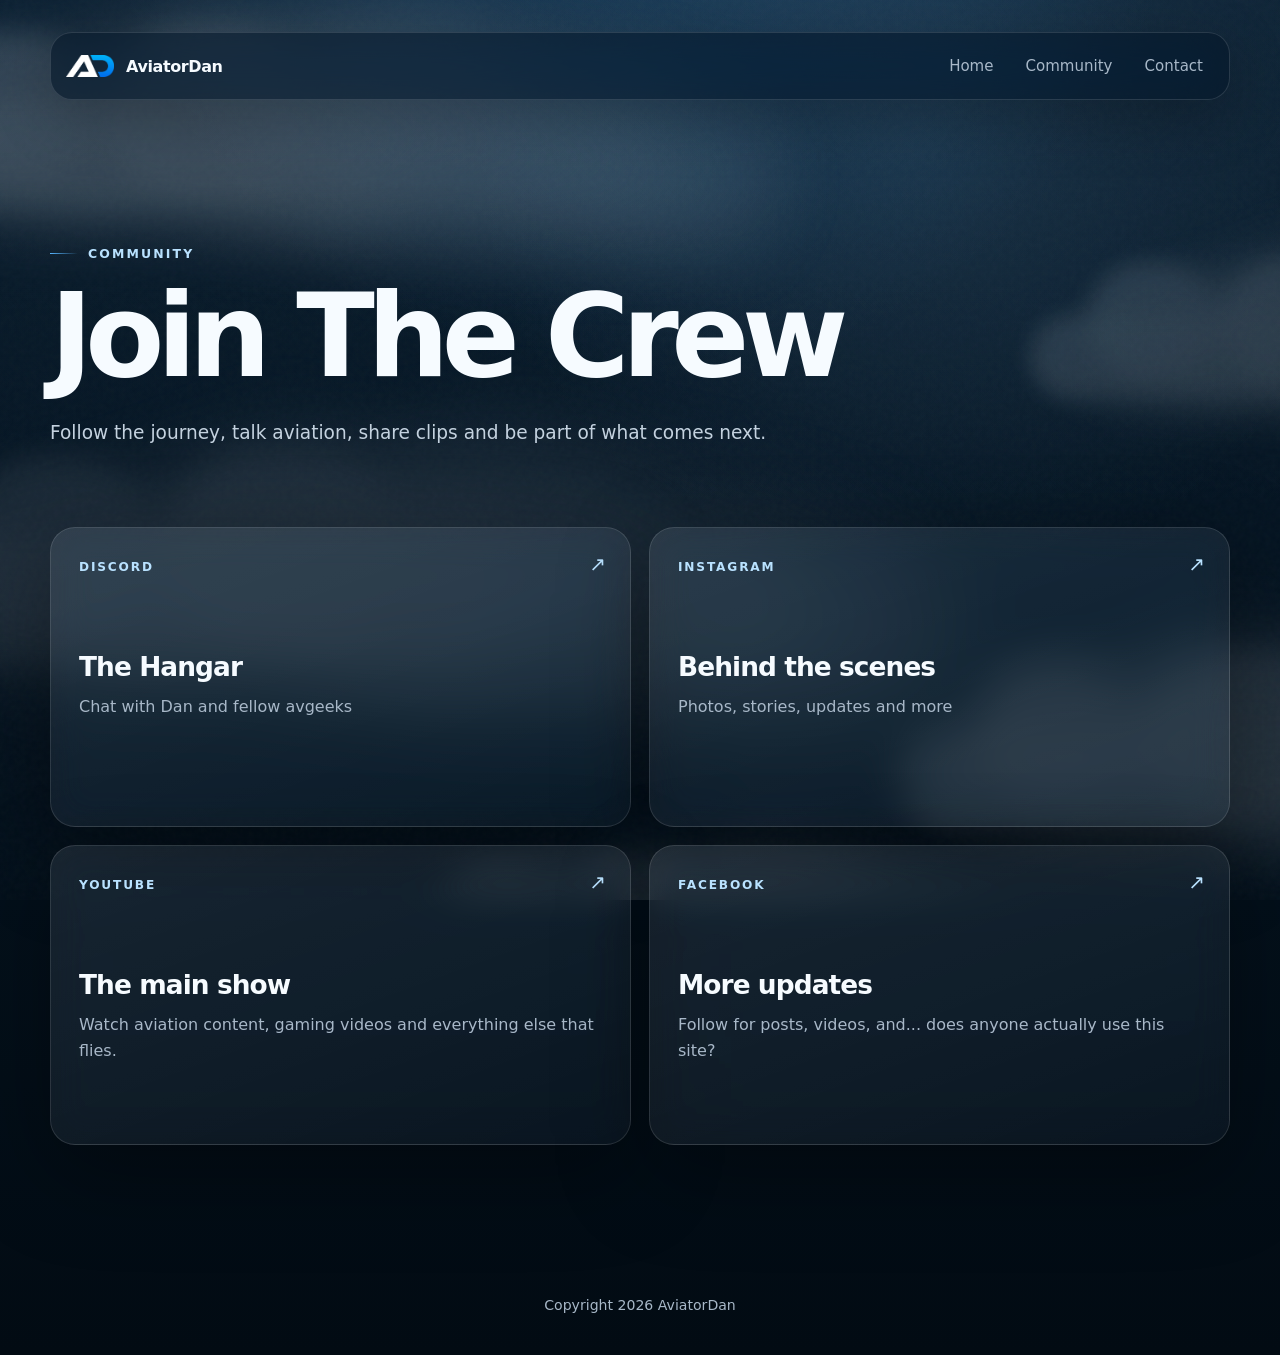
==== community/index.html @ 321a08d2 "Hopefully fixing URLs" ====
<!doctype html>
<html lang="en">
<head>
  <meta charset="utf-8">
  <meta name="viewport" content="width=device-width, initial-scale=1">
  <meta name="description" content="Join the AviatorDan community on Discord, Instagram, YouTube and Facebook.">
  <meta name="theme-color" content="#051522">
  <title>Community | AviatorDan</title>
  <link rel="icon" href="/assets/images/favicon.png">
  <link rel="manifest" href="site.webmanifest">
  <link rel="stylesheet" href="/assets/css/styles.css">
</head>
<body>
  
<div class="sky" aria-hidden="true">
  <div class="sky-glow"></div>
  <div class="cloud cloud-one" data-depth="0.035"><span></span></div>
  <div class="cloud cloud-two" data-depth="0.07"><span></span></div>
  <div class="cloud cloud-three" data-depth="0.025"><span></span></div>
  <div class="cloud cloud-four" data-depth="0.055"><span></span></div>
  <div class="cloud cloud-five" data-depth="0.085"><span></span></div>
  <div class="sky-grain"></div>
</div>

  
<header class="site-header">
  <nav class="nav-shell" aria-label="Main navigation">
    <a class="brand" href="/" aria-label="AviatorDan home">
      <img src="/assets/images/aviatordan-logo.png" alt="">
      <span>AviatorDan</span>
    </a>

    <button class="menu-button" type="button" aria-expanded="false" aria-controls="site-menu">
      <span class="menu-line"></span>
      <span class="menu-line"></span>
      <span class="sr-only">Open menu</span>
    </button>

    <div class="nav-links" id="site-menu">
      <a href="/">Home</a>
      <a href="/community/">Community</a>
      <a href="/contact/">Contact</a>
    </div>
  </nav>
</header>


  <main>
    <section class="page-intro page-shell reveal">
      <p class="eyebrow">Community</p>
      <h1>Join The Crew</h1>
      <p>Follow the journey, talk aviation, share clips and be part of what comes next.</p>
    </section>

    <section class="page-shell community-grid">
      <a class="community-card reveal" href="https://discord.gg/PjyKnzbwFP" target="_blank" rel="noopener noreferrer">
        <span class="card-label">Discord</span>
        <span class="card-arrow" aria-hidden="true">↗</span>
        <h2>The Hangar</h2>
        <p>Chat with Dan and fellow avgeeks</p>
      </a>

      <a class="community-card reveal" href="https://www.instagram.com/aviatordann/" target="_blank" rel="noopener noreferrer">
        <span class="card-label">Instagram</span>
        <span class="card-arrow" aria-hidden="true">↗</span>
        <h2>Behind the scenes</h2>
        <p>Photos, stories, updates and more</p>
      </a>

      <a class="community-card reveal" href="https://www.youtube.com/@aviatordan" target="_blank" rel="noopener noreferrer">
        <span class="card-label">YouTube</span>
        <span class="card-arrow" aria-hidden="true">↗</span>
        <h2>The main show</h2>
        <p>Watch aviation content, gaming videos and everything else that flies.</p>
      </a>

      <a class="community-card reveal" href="https://www.facebook.com/AviatorDanyt" target="_blank" rel="noopener noreferrer">
        <span class="card-label">Facebook</span>
        <span class="card-arrow" aria-hidden="true">↗</span>
        <h2>More updates</h2>
        <p>Follow for posts, videos, and... does anyone actually use this site?</p>
      </a>
    </section>
  </main>

<footer class="site-footer">
  <p class="copyright">Copyright 2026 AviatorDan</p>
</footer>

  <script src="/assets/js/main.js"></script>
</body>
</html>
---- assets/css/styles.css ----
:root {
  --ink: #f6fbff;
  --muted: #a8b8c8;
  --muted-strong: #c4d2df;
  --blue: #57b5ff;
  --blue-light: #b9e2ff;
  --navy-950: #020b13;
  --navy-900: #051522;
  --navy-850: #0a2234;
  --line: rgba(255, 255, 255, 0.13);
  --glass: rgba(7, 24, 39, 0.62);
  --glass-light: rgba(255, 255, 255, 0.075);
  --page: min(1180px, calc(100% - 40px));
  --shadow: 0 28px 90px rgba(0, 0, 0, 0.34);
}

* {
  box-sizing: border-box;
}

html {
  scroll-behavior: smooth;
  scroll-padding-top: 110px;
}

body {
  margin: 0;
  min-height: 100vh;
  overflow-x: hidden;
  color: var(--ink);
  font-family: Inter, ui-sans-serif, system-ui, -apple-system, BlinkMacSystemFont, "Segoe UI", sans-serif;
  background:
    radial-gradient(circle at 50% -12%, rgba(66, 150, 218, 0.23), transparent 34rem),
    linear-gradient(180deg, #071a2b 0%, var(--navy-950) 100%);
}

body.menu-open {
  overflow: hidden;
}

a {
  color: inherit;
  text-decoration: none;
}

img {
  display: block;
  max-width: 100%;
}

button {
  font: inherit;
}

::selection {
  color: #02101b;
  background: var(--blue-light);
}

:focus-visible {
  outline: 3px solid var(--blue-light);
  outline-offset: 4px;
}

.sr-only {
  position: absolute;
  width: 1px;
  height: 1px;
  padding: 0;
  margin: -1px;
  overflow: hidden;
  clip: rect(0, 0, 0, 0);
  white-space: nowrap;
  border: 0;
}

.page-shell {
  width: var(--page);
  margin: 0 auto;
}

.sky {
  position: fixed;
  inset: 0;
  z-index: -3;
  overflow: hidden;
  pointer-events: none;
}

.sky-glow {
  position: absolute;
  inset: 0;
  background:
    radial-gradient(circle at 72% 16%, rgba(130, 197, 247, 0.12), transparent 28rem),
    linear-gradient(180deg, rgba(142, 202, 246, 0.045), transparent 58%);
}

.sky-grain {
  position: absolute;
  inset: 0;
  opacity: 0.17;
  background-image: url("data:image/svg+xml,%3Csvg viewBox='0 0 180 180' xmlns='http://www.w3.org/2000/svg'%3E%3Cfilter id='n'%3E%3CfeTurbulence type='fractalNoise' baseFrequency='.9' numOctaves='3' stitchTiles='stitch'/%3E%3C/filter%3E%3Crect width='100%25' height='100%25' filter='url(%23n)' opacity='.16'/%3E%3C/svg%3E");
  mix-blend-mode: soft-light;
}

.cloud {
  position: absolute;
  width: 540px;
  height: 210px;
  opacity: 0.22;
  filter: blur(13px);
  will-change: transform;
}

.cloud span,
.cloud::before,
.cloud::after {
  content: "";
  position: absolute;
  border-radius: 999px;
  background: rgba(236, 247, 255, 0.75);
  box-shadow:
    74px 10px 62px rgba(237, 248, 255, 0.55),
    172px -25px 70px rgba(224, 242, 255, 0.52),
    288px 10px 78px rgba(222, 241, 255, 0.46),
    396px 38px 72px rgba(214, 237, 255, 0.35);
}

.cloud span {
  left: 40px;
  bottom: 36px;
  width: 410px;
  height: 96px;
}

.cloud::before {
  left: 105px;
  bottom: 60px;
  width: 150px;
  height: 132px;
}

.cloud::after {
  left: 258px;
  bottom: 48px;
  width: 184px;
  height: 150px;
}

.cloud-one {
  top: 3%;
  left: -12%;
  transform: scale(1.15);
}

.cloud-two {
  top: 26%;
  right: -17%;
  opacity: 0.16;
  transform: scale(0.88);
}

.cloud-three {
  top: 52%;
  left: -8%;
  opacity: 0.12;
  transform: scale(1.35);
}

.cloud-four {
  top: 72%;
  right: -10%;
  opacity: 0.14;
  transform: scale(1.1);
}

.cloud-five {
  top: 92%;
  left: 22%;
  opacity: 0.10;
  transform: scale(0.82);
}

.site-header {
  position: sticky;
  top: 16px;
  z-index: 40;
  padding-top: 16px;
}

.nav-shell {
  position: relative;
  width: var(--page);
  min-height: 68px;
  margin: 0 auto;
  padding: 10px 12px 10px 15px;
  display: flex;
  align-items: center;
  justify-content: space-between;
  gap: 20px;
  border: 1px solid var(--line);
  border-radius: 22px;
  background: var(--glass);
  box-shadow: 0 18px 60px rgba(0, 0, 0, 0.24);
  backdrop-filter: blur(24px) saturate(145%);
  -webkit-backdrop-filter: blur(24px) saturate(145%);
}

.brand {
  display: inline-flex;
  align-items: center;
  gap: 12px;
  font-weight: 720;
  letter-spacing: -0.025em;
}

.brand img {
  width: 48px;
  height: 38px;
  object-fit: contain;
}

.nav-links {
  display: flex;
  align-items: center;
  gap: 4px;
}

.nav-links a {
  padding: 11px 14px;
  border-radius: 13px;
  color: var(--muted);
  font-size: 0.94rem;
  transition: color 180ms ease, background 180ms ease;
}

.nav-links a:hover,
.nav-links a[aria-current="page"] {
  color: var(--ink);
  background: rgba(255, 255, 255, 0.075);
}

.menu-button {
  display: none;
  width: 44px;
  height: 44px;
  padding: 0;
  border: 1px solid var(--line);
  border-radius: 14px;
  color: var(--ink);
  background: rgba(255, 255, 255, 0.055);
}

.menu-line {
  display: block;
  width: 18px;
  height: 1px;
  margin: 5px auto;
  background: currentColor;
  transition: transform 180ms ease;
}

.menu-button[aria-expanded="true"] .menu-line:first-child {
  transform: translateY(3px) rotate(45deg);
}

.menu-button[aria-expanded="true"] .menu-line:nth-child(2) {
  transform: translateY(-3px) rotate(-45deg);
}

.hero {
  min-height: 84svh;
  display: grid;
  align-items: center;
  text-align: center;
  padding: 115px 0 82px;
}

.hero-inner {
  width: min(940px, 100%);
  margin: 0 auto;
}

.eyebrow {
  display: inline-flex;
  align-items: center;
  gap: 10px;
  margin: 0 0 22px;
  color: var(--blue-light);
  font-size: 0.78rem;
  font-weight: 720;
  letter-spacing: 0.17em;
  text-transform: uppercase;
}

.eyebrow::before {
  content: "";
  width: 28px;
  height: 1px;
  background: linear-gradient(90deg, var(--blue), transparent);
}

.hero h1,
.page-intro h1,
.contact-panel h1 {
  margin: 0;
  line-height: 0.92;
  letter-spacing: -0.065em;
  text-wrap: balance;
}

.hero h1 {
  font-size: clamp(4rem, 11vw, 9rem);
}

.hero p {
  width: min(720px, 100%);
  margin: 28px auto 0;
  color: var(--muted-strong);
  font-size: clamp(1.08rem, 2vw, 1.36rem);
  line-height: 1.65;
}

.actions {
  display: flex;
  justify-content: center;
  flex-wrap: wrap;
  gap: 12px;
  margin-top: 34px;
}

.button {
  min-height: 52px;
  display: inline-flex;
  align-items: center;
  justify-content: center;
  gap: 9px;
  padding: 0 22px;
  border: 1px solid var(--line);
  border-radius: 16px;
  font-weight: 690;
  transition: transform 180ms ease, background 180ms ease, border-color 180ms ease;
}

.button:hover {
  transform: translateY(-2px);
  border-color: rgba(255, 255, 255, 0.26);
}

.button-primary {
  color: #02101b;
  background: linear-gradient(180deg, #c7e8ff 0%, #69baff 100%);
  border-color: rgba(255, 255, 255, 0.32);
}

.button-secondary {
  background: rgba(255, 255, 255, 0.065);
  backdrop-filter: blur(16px);
  -webkit-backdrop-filter: blur(16px);
}

.scroll-cue {
  display: inline-flex;
  align-items: center;
  gap: 10px;
  margin-top: 54px;
  color: var(--muted);
  font-size: 0.82rem;
  letter-spacing: 0.08em;
  text-transform: uppercase;
}

.scroll-cue::after {
  content: "";
  width: 48px;
  height: 1px;
  background: linear-gradient(90deg, rgba(255,255,255,.5), transparent);
}

.section {
  position: relative;
  padding: 118px 0;
}

.section-border {
  border-top: 1px solid rgba(255, 255, 255, 0.08);
}

.section-heading {
  max-width: 820px;
  margin-bottom: 58px;
}

.section-heading h2 {
  margin: 0;
  font-size: clamp(2.7rem, 5.8vw, 5.4rem);
  line-height: 0.98;
  letter-spacing: -0.055em;
  text-wrap: balance;
}

.section-heading > p:not(.eyebrow) {
  max-width: 700px;
  margin: 22px 0 0;
  color: var(--muted);
  font-size: 1.08rem;
  line-height: 1.72;
}

.about-layout {
  display: grid;
  grid-template-columns: minmax(280px, 430px) minmax(0, 1fr);
  gap: clamp(44px, 8vw, 104px);
  align-items: start;
}

.creator-visual {
  position: sticky;
  top: 116px;
}

.creator-visual h3 {
  margin: 0 0 22px;
  font-size: clamp(2.5rem, 5vw, 4.4rem);
  line-height: 0.98;
  letter-spacing: -0.05em;
}

.photo-frame {
  position: relative;
  overflow: hidden;
  aspect-ratio: 4 / 5;
  border: 1px solid var(--line);
  border-radius: 30px;
  box-shadow: var(--shadow);
  background: rgba(255, 255, 255, 0.045);
}

.photo-frame::after {
  content: "";
  position: absolute;
  inset: 0;
  background: linear-gradient(180deg, transparent 58%, rgba(2, 11, 19, 0.48));
  pointer-events: none;
}

.photo-frame img {
  width: 100%;
  height: 100%;
  object-fit: cover;
  object-position: center;
}

.story {
  color: #d8e4ee;
  font-size: 1.06rem;
  line-height: 1.84;
}

.story p {
  margin: 0 0 1.35em;
}

.story p:first-child {
  color: var(--ink);
  font-size: 1.28rem;
}

.mission-list {
  display: grid;
  grid-template-columns: repeat(4, minmax(0, 1fr));
  border-top: 1px solid var(--line);
  border-bottom: 1px solid var(--line);
}

.mission-item {
  min-height: 220px;
  padding: 28px 26px;
  border-right: 1px solid var(--line);
}

.mission-item:last-child {
  border-right: 0;
}

.mission-number {
  color: var(--blue-light);
  font-size: 0.76rem;
  letter-spacing: 0.14em;
}

.mission-item h3 {
  margin: 70px 0 12px;
  font-size: 1.45rem;
  letter-spacing: -0.025em;
}

.mission-item p {
  margin: 0;
  color: var(--muted);
  line-height: 1.65;
}

.destination-grid,
.community-grid {
  display: grid;
  grid-template-columns: repeat(3, minmax(0, 1fr));
  gap: 18px;
}

.destination-card,
.community-card,
.contact-panel {
  border: 1px solid var(--line);
  background: linear-gradient(160deg, rgba(255,255,255,.09), rgba(255,255,255,.035));
  box-shadow: var(--shadow);
  backdrop-filter: blur(18px) saturate(130%);
  -webkit-backdrop-filter: blur(18px) saturate(130%);
}

.destination-card,
.community-card {
  position: relative;
  min-height: 268px;
  padding: 28px;
  border-radius: 25px;
  transition: transform 200ms ease, background 200ms ease;
}

.destination-card:hover,
.community-card:hover {
  transform: translateY(-5px);
  background: linear-gradient(160deg, rgba(255,255,255,.13), rgba(255,255,255,.055));
}

.card-label {
  color: var(--blue-light);
  font-size: 0.76rem;
  font-weight: 720;
  letter-spacing: 0.15em;
  text-transform: uppercase;
}

.destination-card h3,
.community-card h2 {
  margin: 62px 0 12px;
  font-size: 1.65rem;
  letter-spacing: -0.035em;
}

.destination-card p,
.community-card p {
  margin: 0;
  color: var(--muted);
  line-height: 1.65;
}

.card-arrow {
  position: absolute;
  right: 24px;
  top: 24px;
  color: var(--blue-light);
  font-size: 1.25rem;
}

.page-intro {
  padding: 155px 0 78px;
}

.page-intro h1 {
  max-width: 940px;
  font-size: clamp(3.8rem, 9vw, 7.8rem);
}

.page-intro > p:not(.eyebrow) {
  max-width: 720px;
  margin: 28px 0 0;
  color: var(--muted-strong);
  font-size: 1.16rem;
  line-height: 1.72;
}

.community-grid {
  grid-template-columns: repeat(2, minmax(0, 1fr));
  padding-bottom: 118px;
}

.community-card {
  min-height: 300px;
}

.community-card h2 {
  margin-top: 76px;
}

.contact-wrap {
  min-height: 70svh;
  display: grid;
  place-items: center;
  padding: 125px 0 96px;
}

.contact-panel {
  width: min(900px, 100%);
  padding: clamp(42px, 8vw, 88px);
  text-align: center;
  border-radius: 32px;
}

.contact-panel h1 {
  font-size: clamp(3.5rem, 9vw, 7rem);
}

.contact-panel > p:not(.eyebrow) {
  margin: 26px 0 0;
  color: var(--muted);
  font-size: 1.12rem;
  line-height: 1.7;
}

.email-link {
  display: inline-block;
  margin-top: 30px;
  color: var(--blue-light);
  font-size: clamp(1.2rem, 3vw, 2rem);
  font-weight: 730;
  letter-spacing: -0.025em;
}

.not-found {
  min-height: 72svh;
  display: grid;
  place-items: center;
  text-align: center;
  padding: 120px 0 80px;
}

.not-found h1 {
  margin: 0;
  font-size: clamp(5rem, 16vw, 12rem);
  line-height: 0.8;
  letter-spacing: -0.08em;
}

.not-found p {
  margin: 30px auto 0;
  color: var(--muted);
  font-size: 1.1rem;
}

.site-footer {
  width: var(--page);
  margin: 0 auto;
  padding: 34px 0 42px;
  text-align: center;
}

.copyright {
  margin: 0;
  color: var(--muted);
  font-size: 0.88rem;
}

.reveal {
  opacity: 0;
  transform: translateY(24px);
  transition: opacity 700ms ease, transform 700ms ease;
}

.reveal.is-visible {
  opacity: 1;
  transform: none;
}

@media (max-width: 900px) {
  :root {
    --page: min(100% - 24px, 1180px);
  }

  .menu-button {
    display: block;
  }

  .nav-links {
    position: absolute;
    top: calc(100% + 10px);
    left: 0;
    right: 0;
    display: none;
    flex-direction: column;
    align-items: stretch;
    gap: 2px;
    padding: 10px;
    border: 1px solid var(--line);
    border-radius: 18px;
    background: rgba(5, 20, 33, 0.96);
    box-shadow: 0 22px 60px rgba(0,0,0,.36);
    backdrop-filter: blur(22px);
    -webkit-backdrop-filter: blur(22px);
  }

  .nav-links.is-open {
    display: flex;
  }

  .nav-links a {
    padding: 13px 14px;
  }

  .about-layout {
    grid-template-columns: 1fr;
  }

  .creator-visual {
    position: static;
    max-width: 520px;
  }

  .mission-list {
    grid-template-columns: 1fr 1fr;
  }

  .mission-item:nth-child(2) {
    border-right: 0;
  }

  .mission-item:nth-child(-n+2) {
    border-bottom: 1px solid var(--line);
  }

  .destination-grid {
    grid-template-columns: 1fr 1fr;
  }

  .destination-card:last-child {
    grid-column: 1 / -1;
  }

  .footer-brand,
  .copyright {
    justify-self: center;
  }
}

@media (max-width: 620px) {
  .brand span {
    display: none;
  }

  .hero {
    min-height: 78svh;
    padding-top: 88px;
  }

  .hero h1 {
    font-size: clamp(3.5rem, 19vw, 5.5rem);
  }

  .section {
    padding: 88px 0;
  }

  .actions {
    flex-direction: column;
  }

  .button {
    width: 100%;
  }

  .mission-list,
  .destination-grid,
  .community-grid {
    grid-template-columns: 1fr;
  }

  .mission-item,
  .mission-item:nth-child(2) {
    border-right: 0;
    border-bottom: 1px solid var(--line);
  }

  .mission-item:last-child {
    border-bottom: 0;
  }

  .destination-card:last-child {
    grid-column: auto;
  }

  .page-intro {
    padding-top: 118px;
  }

  .cloud {
    width: 380px;
    transform: scale(.78);
  }
}

@media (prefers-reduced-motion: reduce) {
  html {
    scroll-behavior: auto;
  }

  *,
  *::before,
  *::after {
    animation-duration: 0.01ms !important;
    animation-iteration-count: 1 !important;
    transition-duration: 0.01ms !important;
  }

  .reveal {
    opacity: 1;
    transform: none;
  }
}
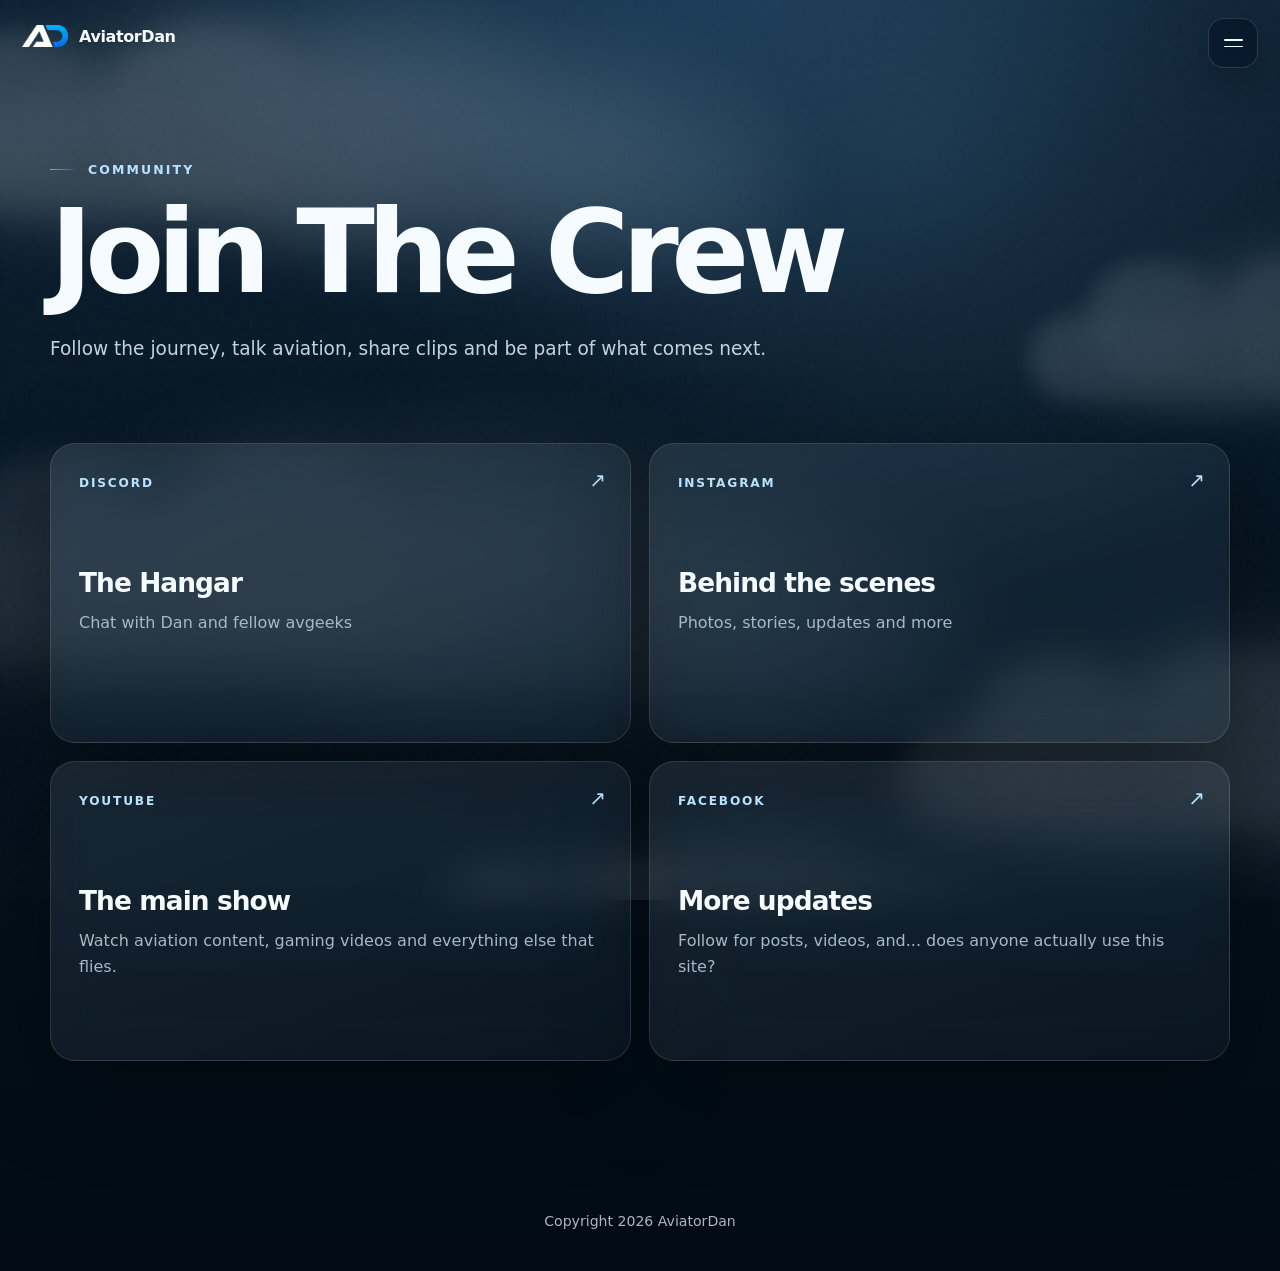
==== commit f4e9ab4c: "version1.10" ====
--- a/community/index.html
+++ b/community/index.html
@@ -8,7 +8,7 @@
   <title>Community | AviatorDan</title>
   <link rel="icon" href="/assets/images/favicon.png">
   <link rel="manifest" href="site.webmanifest">
-  <link rel="stylesheet" href="/assets/css/styles.css">
+  <link rel="stylesheet" href="/assets/css/styles.css?v=1.10">
 </head>
 <body>
   
@@ -87,6 +87,6 @@
   <p class="copyright">Copyright 2026 AviatorDan</p>
 </footer>
 
-  <script src="/assets/js/main.js"></script>
+  <script src="/assets/js/main.js?v=1.10"></script>
 </body>
 </html>
--- a/assets/css/styles.css
+++ b/assets/css/styles.css
@@ -181,56 +181,146 @@
   transform: scale(0.82);
 }
 
+
 .site-header {
-  position: sticky;
-  top: 16px;
+  position: fixed;
+  inset: 0;
   z-index: 40;
-  padding-top: 16px;
+  height: 0;
+  background: none !important;
+  border: 0 !important;
+  box-shadow: none !important;
+  backdrop-filter: none !important;
+  -webkit-backdrop-filter: none !important;
+  pointer-events: none;
 }
 
 .nav-shell {
-  position: relative;
-  width: var(--page);
-  min-height: 68px;
-  margin: 0 auto;
-  padding: 10px 12px 10px 15px;
+  position: static;
+  width: 0;
+  height: 0;
+  margin: 0;
+  padding: 0;
+}
+
+.brand {
+  position: fixed;
+  top: max(18px, env(safe-area-inset-top));
+  left: max(22px, env(safe-area-inset-left));
+  display: inline-flex;
+  align-items: center;
+  gap: 11px;
+  color: var(--ink);
+  font-weight: 720;
+  letter-spacing: -0.025em;
+  text-shadow: 0 2px 20px rgba(0, 0, 0, 0.3);
+  pointer-events: auto;
+  will-change: transform, opacity;
+  transition:
+    transform 460ms cubic-bezier(.22, 1, .36, 1),
+    opacity 280ms ease;
+}
+
+.brand img {
+  width: 46px;
+  height: 36px;
+  object-fit: contain;
+  filter: drop-shadow(0 8px 18px rgba(0, 0, 0, 0.24));
+}
+
+.menu-button {
+  position: fixed;
+  top: max(18px, env(safe-area-inset-top));
+  right: max(22px, env(safe-area-inset-right));
+  display: block;
+  width: 50px;
+  height: 50px;
+  padding: 0;
+  border: 1px solid rgba(255, 255, 255, 0.14);
+  border-radius: 16px;
+  color: var(--ink);
+  background: rgba(7, 22, 38, 0.72);
+  box-shadow: 0 14px 36px rgba(0, 0, 0, 0.24);
+  backdrop-filter: blur(22px) saturate(145%);
+  -webkit-backdrop-filter: blur(22px) saturate(145%);
+  cursor: pointer;
+  pointer-events: auto;
+  will-change: transform, opacity;
+  transition:
+    transform 460ms cubic-bezier(.22, 1, .36, 1),
+    opacity 280ms ease,
+    background 180ms ease,
+    border-color 180ms ease;
+}
+
+.menu-button:hover {
+  background: rgba(12, 32, 54, 0.86);
+  border-color: rgba(255, 255, 255, 0.22);
+}
+
+.site-header.nav-hidden .brand,
+.site-header.nav-hidden .menu-button {
+  transform: translate3d(0, calc(-100% - 34px), 0);
+  opacity: 0;
+  pointer-events: none;
+}
+
+.menu-line {
+  display: block;
+  width: 19px;
+  height: 1.5px;
+  margin: 5px auto;
+  border-radius: 999px;
+  background: currentColor;
+  transition: transform 220ms ease;
+}
+
+.menu-button[aria-expanded="true"] .menu-line:first-child {
+  transform: translateY(3.25px) rotate(45deg);
+}
+
+.menu-button[aria-expanded="true"] .menu-line:nth-child(2) {
+  transform: translateY(-3.25px) rotate(-45deg);
+}
+
+.nav-links {
+  position: fixed;
+  top: calc(max(18px, env(safe-area-inset-top)) + 62px);
+  right: max(22px, env(safe-area-inset-right));
+  width: min(260px, calc(100vw - 44px));
   display: flex;
-  align-items: center;
-  justify-content: space-between;
-  gap: 20px;
+  flex-direction: column;
+  align-items: stretch;
+  gap: 3px;
+  padding: 10px;
   border: 1px solid var(--line);
-  border-radius: 22px;
-  background: var(--glass);
-  box-shadow: 0 18px 60px rgba(0, 0, 0, 0.24);
+  border-radius: 20px;
+  background: rgba(5, 20, 33, 0.95);
+  box-shadow: 0 24px 70px rgba(0, 0, 0, 0.38);
   backdrop-filter: blur(24px) saturate(145%);
   -webkit-backdrop-filter: blur(24px) saturate(145%);
-}
-
-.brand {
-  display: inline-flex;
-  align-items: center;
-  gap: 12px;
-  font-weight: 720;
-  letter-spacing: -0.025em;
-}
-
-.brand img {
-  width: 48px;
-  height: 38px;
-  object-fit: contain;
-}
-
-.nav-links {
-  display: flex;
-  align-items: center;
-  gap: 4px;
+  opacity: 0;
+  visibility: hidden;
+  transform: translateY(-8px) scale(0.98);
+  transform-origin: top right;
+  pointer-events: auto;
+  transition:
+    opacity 180ms ease,
+    visibility 180ms ease,
+    transform 220ms cubic-bezier(.22, 1, .36, 1);
+}
+
+.nav-links.is-open {
+  opacity: 1;
+  visibility: visible;
+  transform: translateY(0) scale(1);
 }
 
 .nav-links a {
-  padding: 11px 14px;
+  padding: 14px 15px;
   border-radius: 13px;
   color: var(--muted);
-  font-size: 0.94rem;
+  font-size: 0.96rem;
   transition: color 180ms ease, background 180ms ease;
 }
 
@@ -238,34 +328,6 @@
 .nav-links a[aria-current="page"] {
   color: var(--ink);
   background: rgba(255, 255, 255, 0.075);
-}
-
-.menu-button {
-  display: none;
-  width: 44px;
-  height: 44px;
-  padding: 0;
-  border: 1px solid var(--line);
-  border-radius: 14px;
-  color: var(--ink);
-  background: rgba(255, 255, 255, 0.055);
-}
-
-.menu-line {
-  display: block;
-  width: 18px;
-  height: 1px;
-  margin: 5px auto;
-  background: currentColor;
-  transition: transform 180ms ease;
-}
-
-.menu-button[aria-expanded="true"] .menu-line:first-child {
-  transform: translateY(3px) rotate(45deg);
-}
-
-.menu-button[aria-expanded="true"] .menu-line:nth-child(2) {
-  transform: translateY(-3px) rotate(-45deg);
 }
 
 .hero {
@@ -677,35 +739,6 @@
     --page: min(100% - 24px, 1180px);
   }
 
-  .menu-button {
-    display: block;
-  }
-
-  .nav-links {
-    position: absolute;
-    top: calc(100% + 10px);
-    left: 0;
-    right: 0;
-    display: none;
-    flex-direction: column;
-    align-items: stretch;
-    gap: 2px;
-    padding: 10px;
-    border: 1px solid var(--line);
-    border-radius: 18px;
-    background: rgba(5, 20, 33, 0.96);
-    box-shadow: 0 22px 60px rgba(0,0,0,.36);
-    backdrop-filter: blur(22px);
-    -webkit-backdrop-filter: blur(22px);
-  }
-
-  .nav-links.is-open {
-    display: flex;
-  }
-
-  .nav-links a {
-    padding: 13px 14px;
-  }
 
   .about-layout {
     grid-template-columns: 1fr;
@@ -743,8 +776,30 @@
 }
 
 @media (max-width: 620px) {
-  .brand span {
-    display: none;
+  .brand {
+    top: max(14px, env(safe-area-inset-top));
+    left: max(14px, env(safe-area-inset-left));
+    gap: 9px;
+    font-size: 0.96rem;
+  }
+
+  .brand img {
+    width: 42px;
+    height: 33px;
+  }
+
+  .menu-button {
+    top: max(14px, env(safe-area-inset-top));
+    right: max(14px, env(safe-area-inset-right));
+    width: 48px;
+    height: 48px;
+    border-radius: 15px;
+  }
+
+  .nav-links {
+    top: calc(max(14px, env(safe-area-inset-top)) + 58px);
+    right: max(14px, env(safe-area-inset-right));
+    width: min(250px, calc(100vw - 28px));
   }
 
   .hero {
@@ -816,3 +871,12 @@
     transform: none;
   }
 }
+
+
+
+@media (prefers-reduced-motion: reduce) {
+  .site-header,
+  .nav-links {
+    transition: none;
+  }
+}
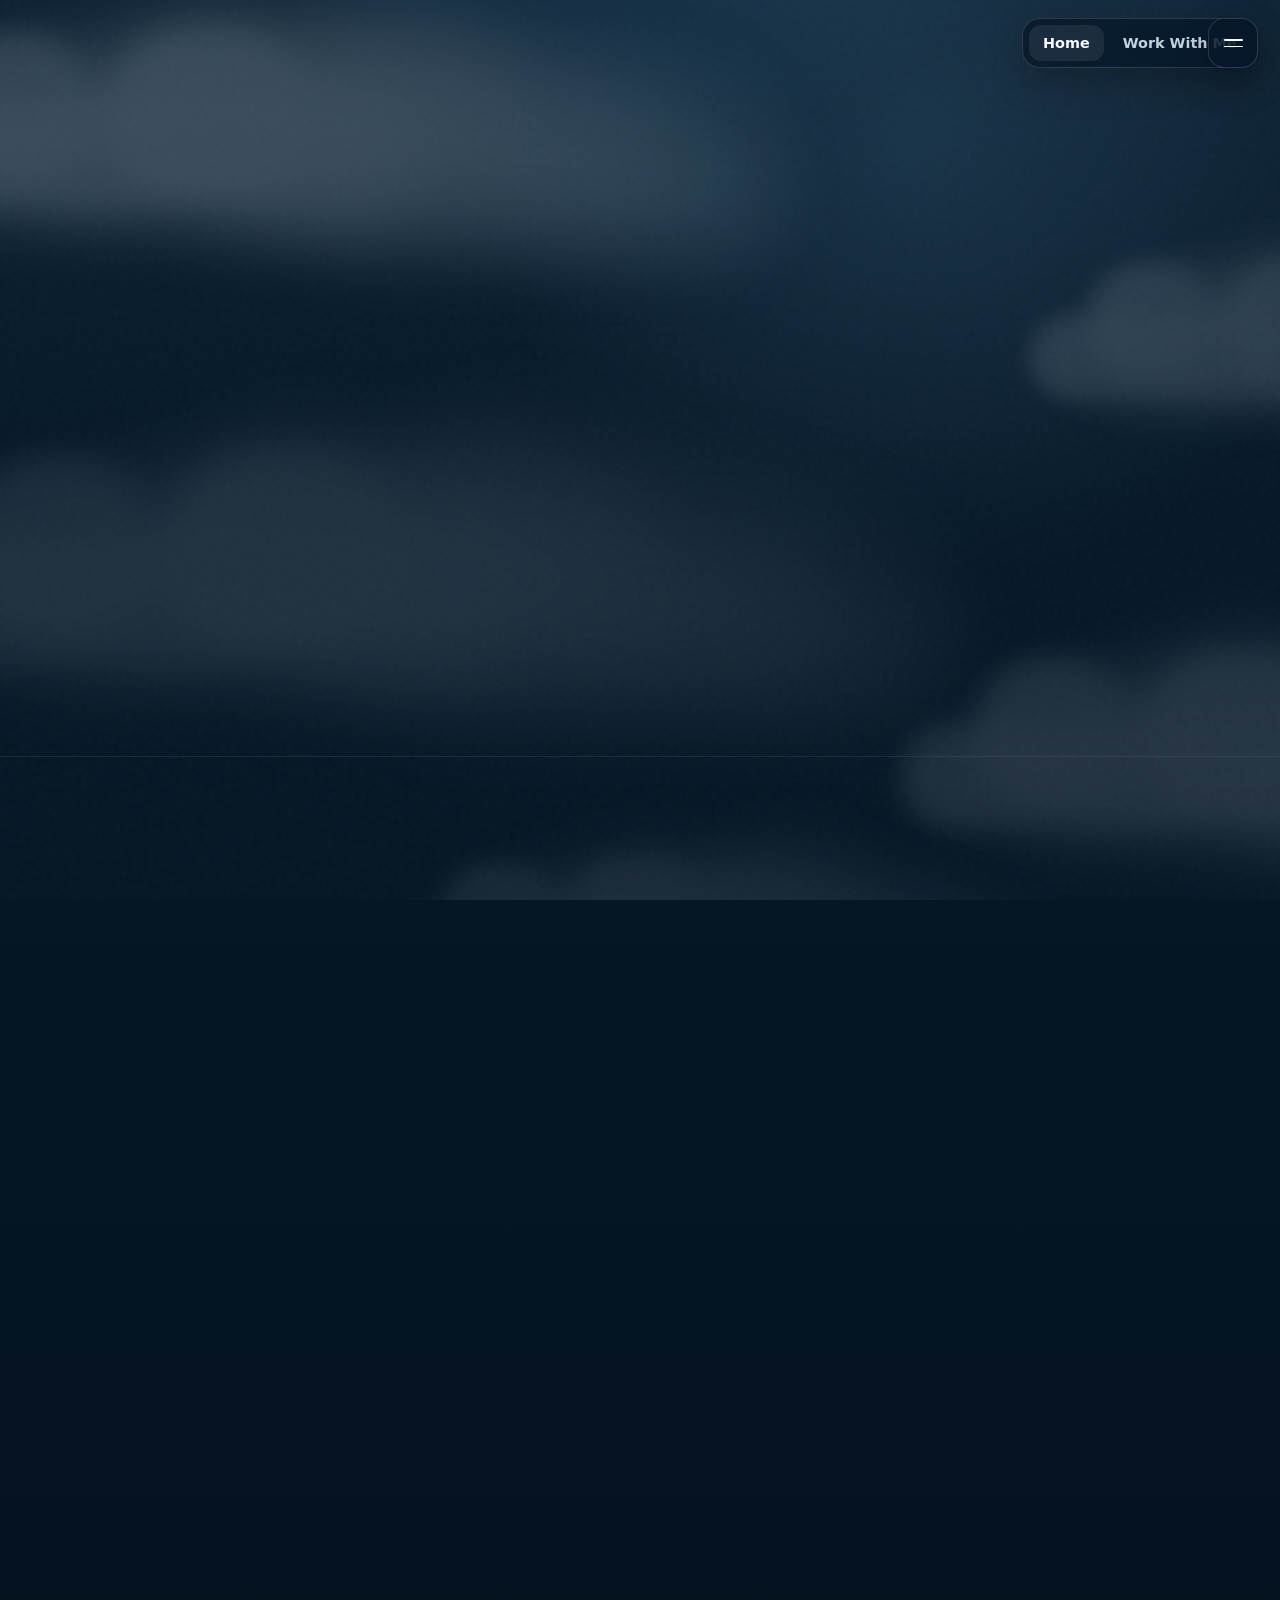
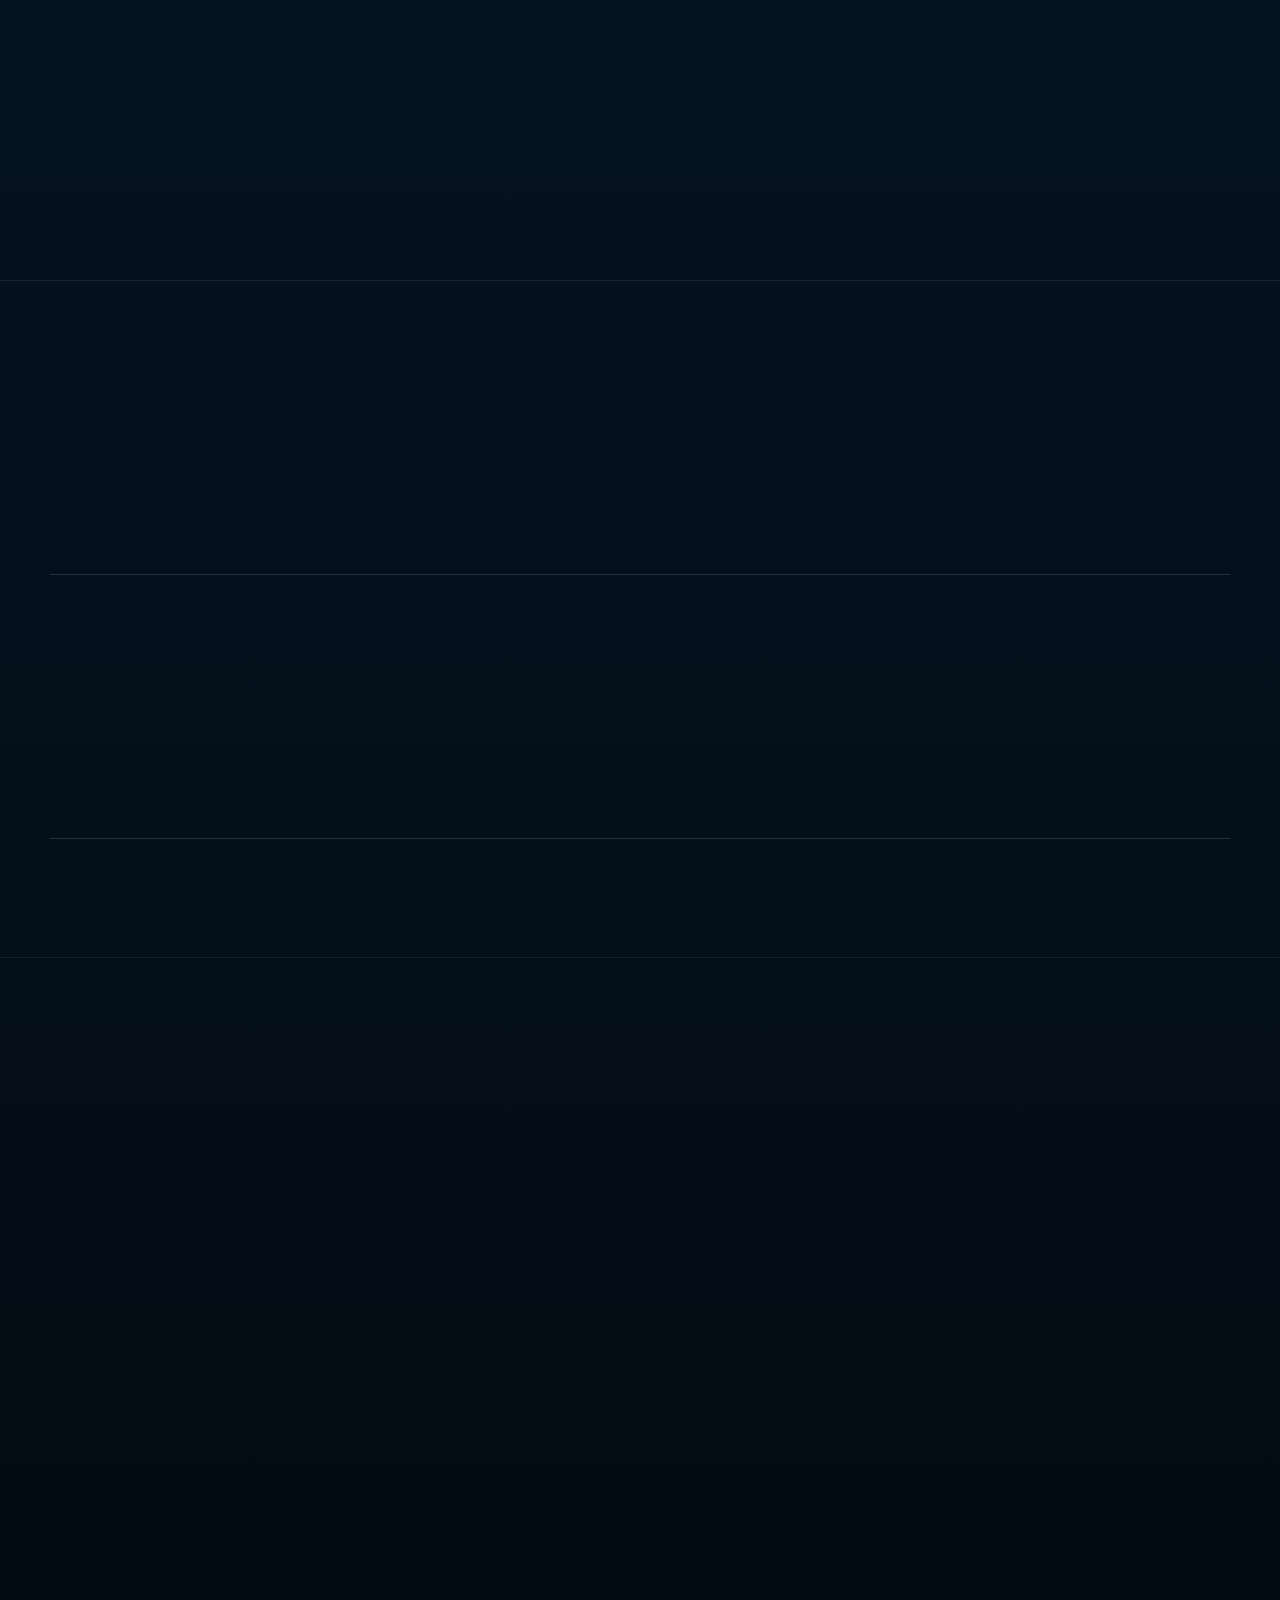
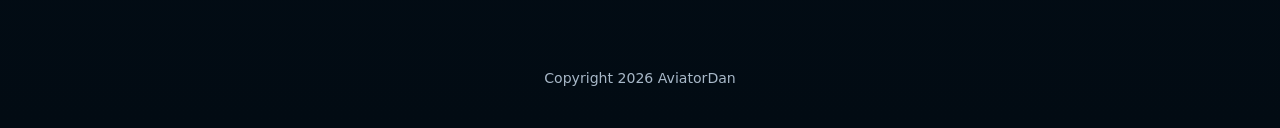
==== commit 21ccb2f6: "community tab removal" ====
--- a/community/index.html
+++ b/community/index.html
@@ -1,92 +1 @@
-<!doctype html>
-<html lang="en">
-<head>
-  <meta charset="utf-8">
-  <meta name="viewport" content="width=device-width, initial-scale=1">
-  <meta name="description" content="Join the AviatorDan community on Discord, Instagram, YouTube and Facebook.">
-  <meta name="theme-color" content="#051522">
-  <title>Community | AviatorDan</title>
-  <link rel="icon" href="/assets/images/favicon.png">
-  <link rel="manifest" href="site.webmanifest">
-  <link rel="stylesheet" href="/assets/css/styles.css?v=1.10">
-</head>
-<body>
-  
-<div class="sky" aria-hidden="true">
-  <div class="sky-glow"></div>
-  <div class="cloud cloud-one" data-depth="0.035"><span></span></div>
-  <div class="cloud cloud-two" data-depth="0.07"><span></span></div>
-  <div class="cloud cloud-three" data-depth="0.025"><span></span></div>
-  <div class="cloud cloud-four" data-depth="0.055"><span></span></div>
-  <div class="cloud cloud-five" data-depth="0.085"><span></span></div>
-  <div class="sky-grain"></div>
-</div>
-
-  
-<header class="site-header">
-  <nav class="nav-shell" aria-label="Main navigation">
-    <a class="brand" href="/" aria-label="AviatorDan home">
-      <img src="/assets/images/aviatordan-logo.png" alt="">
-      <span>AviatorDan</span>
-    </a>
-
-    <button class="menu-button" type="button" aria-expanded="false" aria-controls="site-menu">
-      <span class="menu-line"></span>
-      <span class="menu-line"></span>
-      <span class="sr-only">Open menu</span>
-    </button>
-
-    <div class="nav-links" id="site-menu">
-      <a href="/">Home</a>
-      <a href="/community/">Community</a>
-      <a href="/contact/">Contact</a>
-    </div>
-  </nav>
-</header>
-
-
-  <main>
-    <section class="page-intro page-shell reveal">
-      <p class="eyebrow">Community</p>
-      <h1>Join The Crew</h1>
-      <p>Follow the journey, talk aviation, share clips and be part of what comes next.</p>
-    </section>
-
-    <section class="page-shell community-grid">
-      <a class="community-card reveal" href="https://discord.gg/PjyKnzbwFP" target="_blank" rel="noopener noreferrer">
-        <span class="card-label">Discord</span>
-        <span class="card-arrow" aria-hidden="true">↗</span>
-        <h2>The Hangar</h2>
-        <p>Chat with Dan and fellow avgeeks</p>
-      </a>
-
-      <a class="community-card reveal" href="https://www.instagram.com/aviatordann/" target="_blank" rel="noopener noreferrer">
-        <span class="card-label">Instagram</span>
-        <span class="card-arrow" aria-hidden="true">↗</span>
-        <h2>Behind the scenes</h2>
-        <p>Photos, stories, updates and more</p>
-      </a>
-
-      <a class="community-card reveal" href="https://www.youtube.com/@aviatordan" target="_blank" rel="noopener noreferrer">
-        <span class="card-label">YouTube</span>
-        <span class="card-arrow" aria-hidden="true">↗</span>
-        <h2>The main show</h2>
-        <p>Watch aviation content, gaming videos and everything else that flies.</p>
-      </a>
-
-      <a class="community-card reveal" href="https://www.facebook.com/AviatorDanyt" target="_blank" rel="noopener noreferrer">
-        <span class="card-label">Facebook</span>
-        <span class="card-arrow" aria-hidden="true">↗</span>
-        <h2>More updates</h2>
-        <p>Follow for posts, videos, and... does anyone actually use this site?</p>
-      </a>
-    </section>
-  </main>
-
-<footer class="site-footer">
-  <p class="copyright">Copyright 2026 AviatorDan</p>
-</footer>
-
-  <script src="/assets/js/main.js?v=1.10"></script>
-</body>
-</html>
+<!doctype html><html lang="en"><head><meta charset="utf-8"><meta http-equiv="refresh" content="0; url=/#socials"><link rel="canonical" href="https://aviatordan.com/#socials"><title>Redirecting...</title></head><body><p><a href="/#socials">Continue to AviatorDan socials</a></p></body></html>
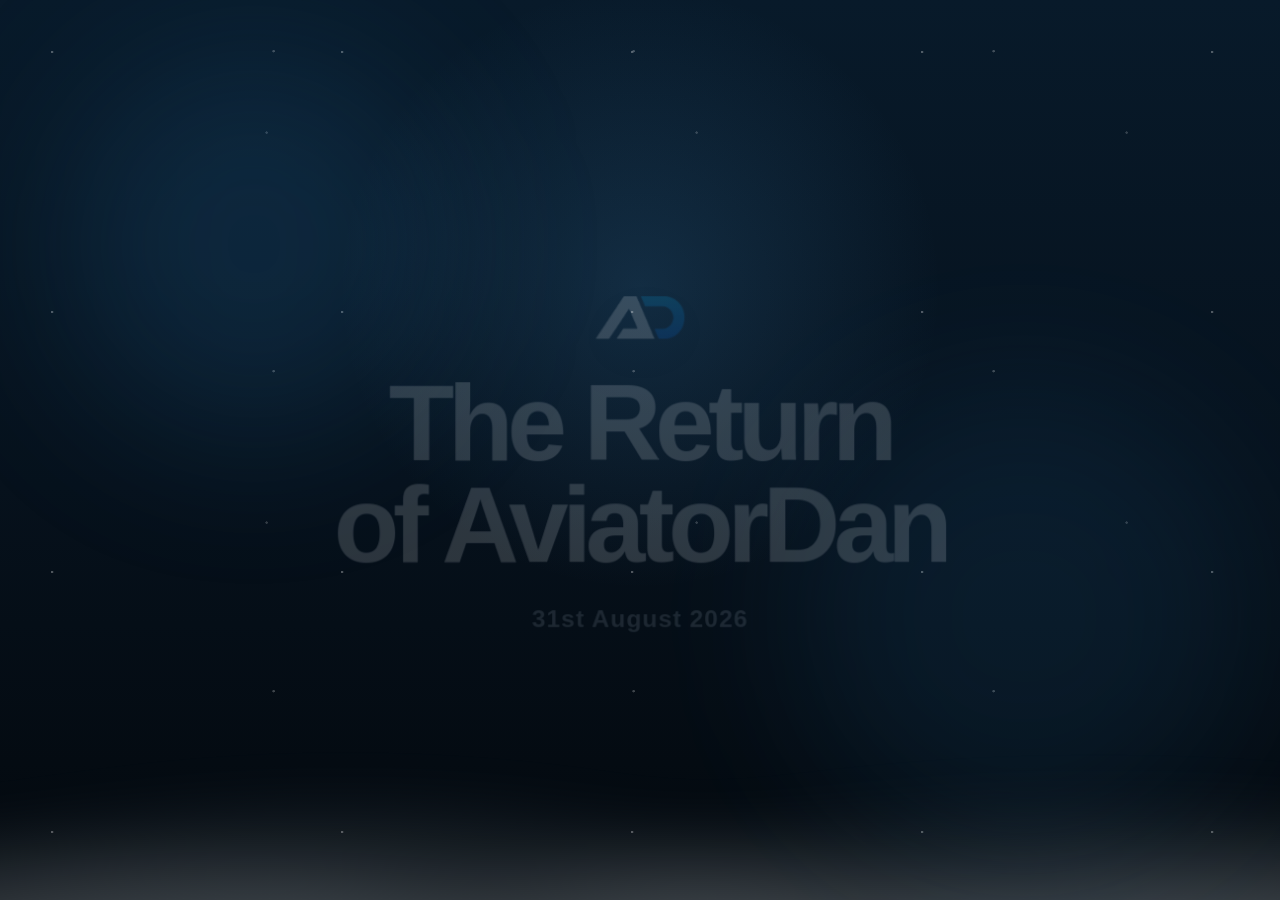
==== commit b76d7c80: "page lock" ====
--- a/community/index.html
+++ b/community/index.html
@@ -1 +1,13 @@
-<!doctype html><html lang="en"><head><meta charset="utf-8"><meta http-equiv="refresh" content="0; url=/#socials"><link rel="canonical" href="https://aviatordan.com/#socials"><title>Redirecting...</title></head><body><p><a href="/#socials">Continue to AviatorDan socials</a></p></body></html>+<!doctype html>
+<html lang="en">
+<head>
+  <meta charset="utf-8">
+  <meta name="viewport" content="width=device-width, initial-scale=1">
+  <meta http-equiv="refresh" content="0; url=/">
+  <meta name="robots" content="noindex, nofollow">
+  <title>The Return of AviatorDan</title>
+</head>
+<body>
+  <p><a href="/">Return to AviatorDan</a></p>
+</body>
+</html>
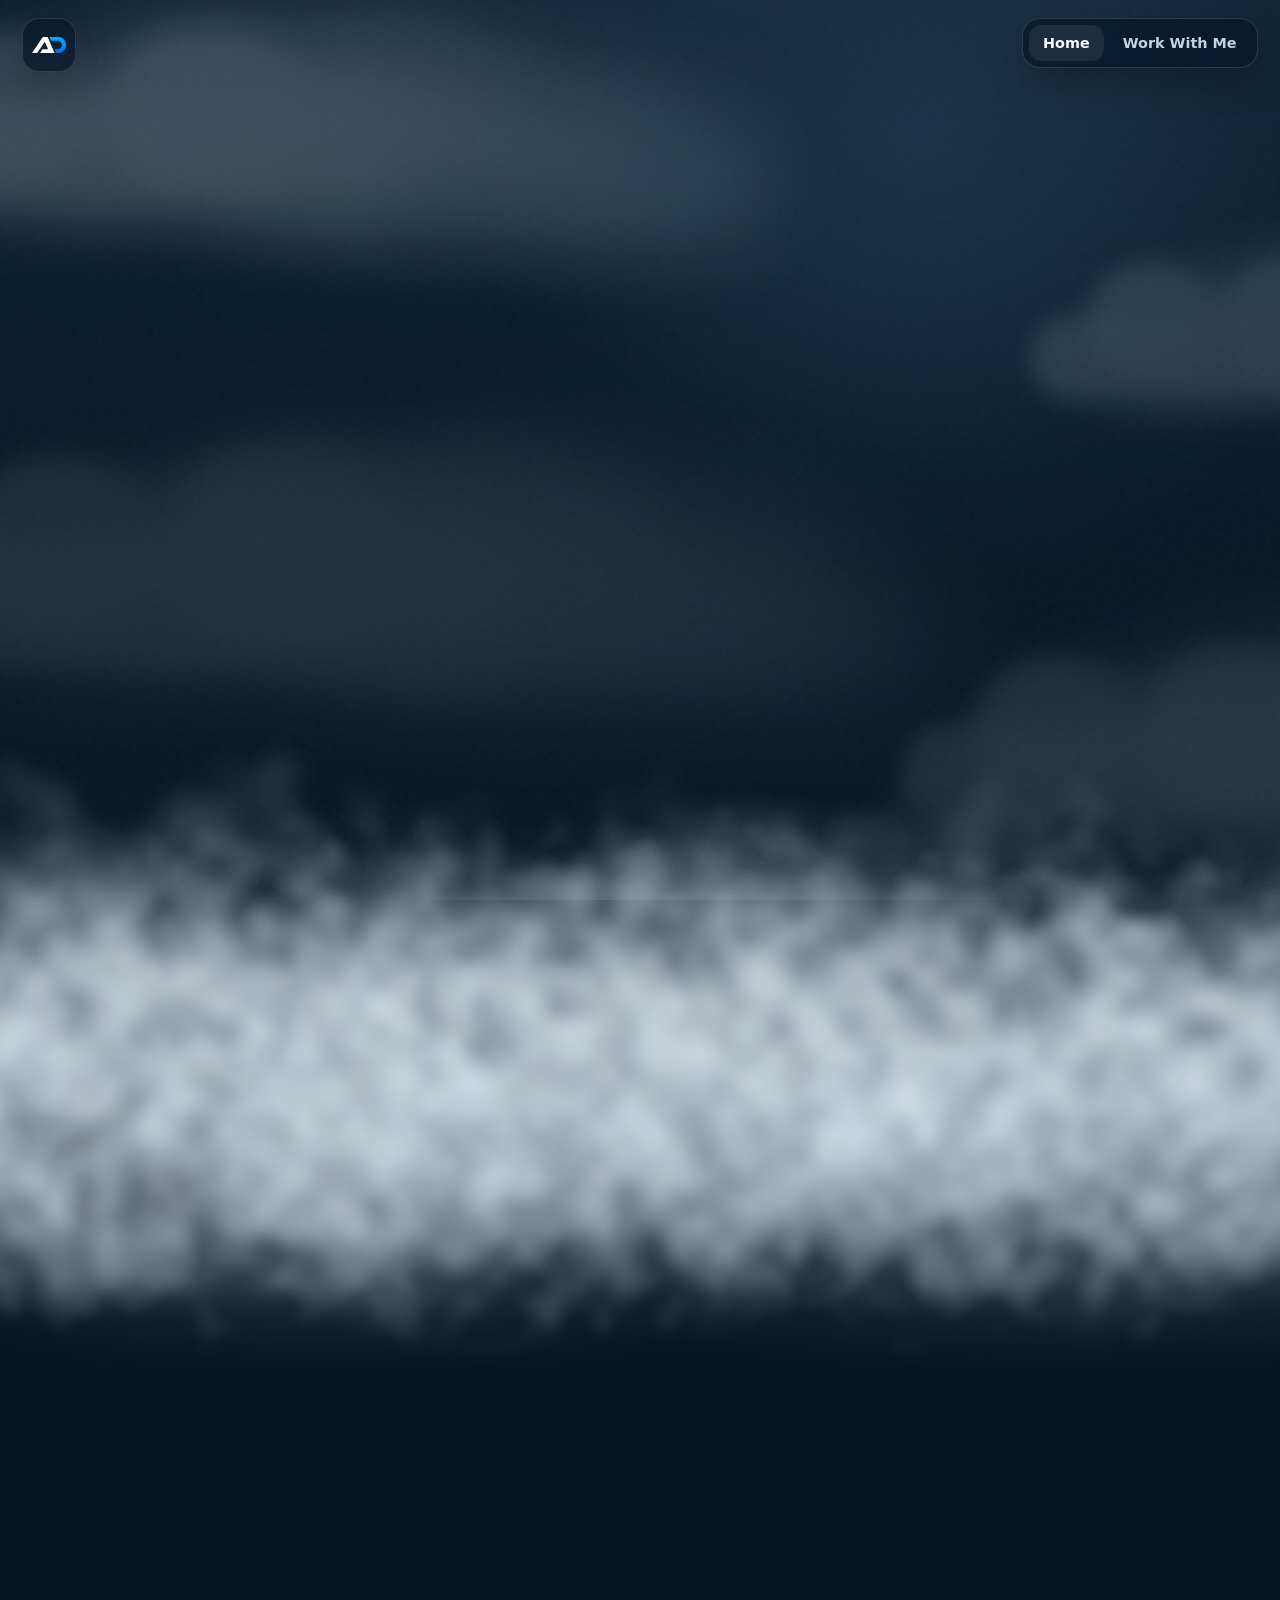
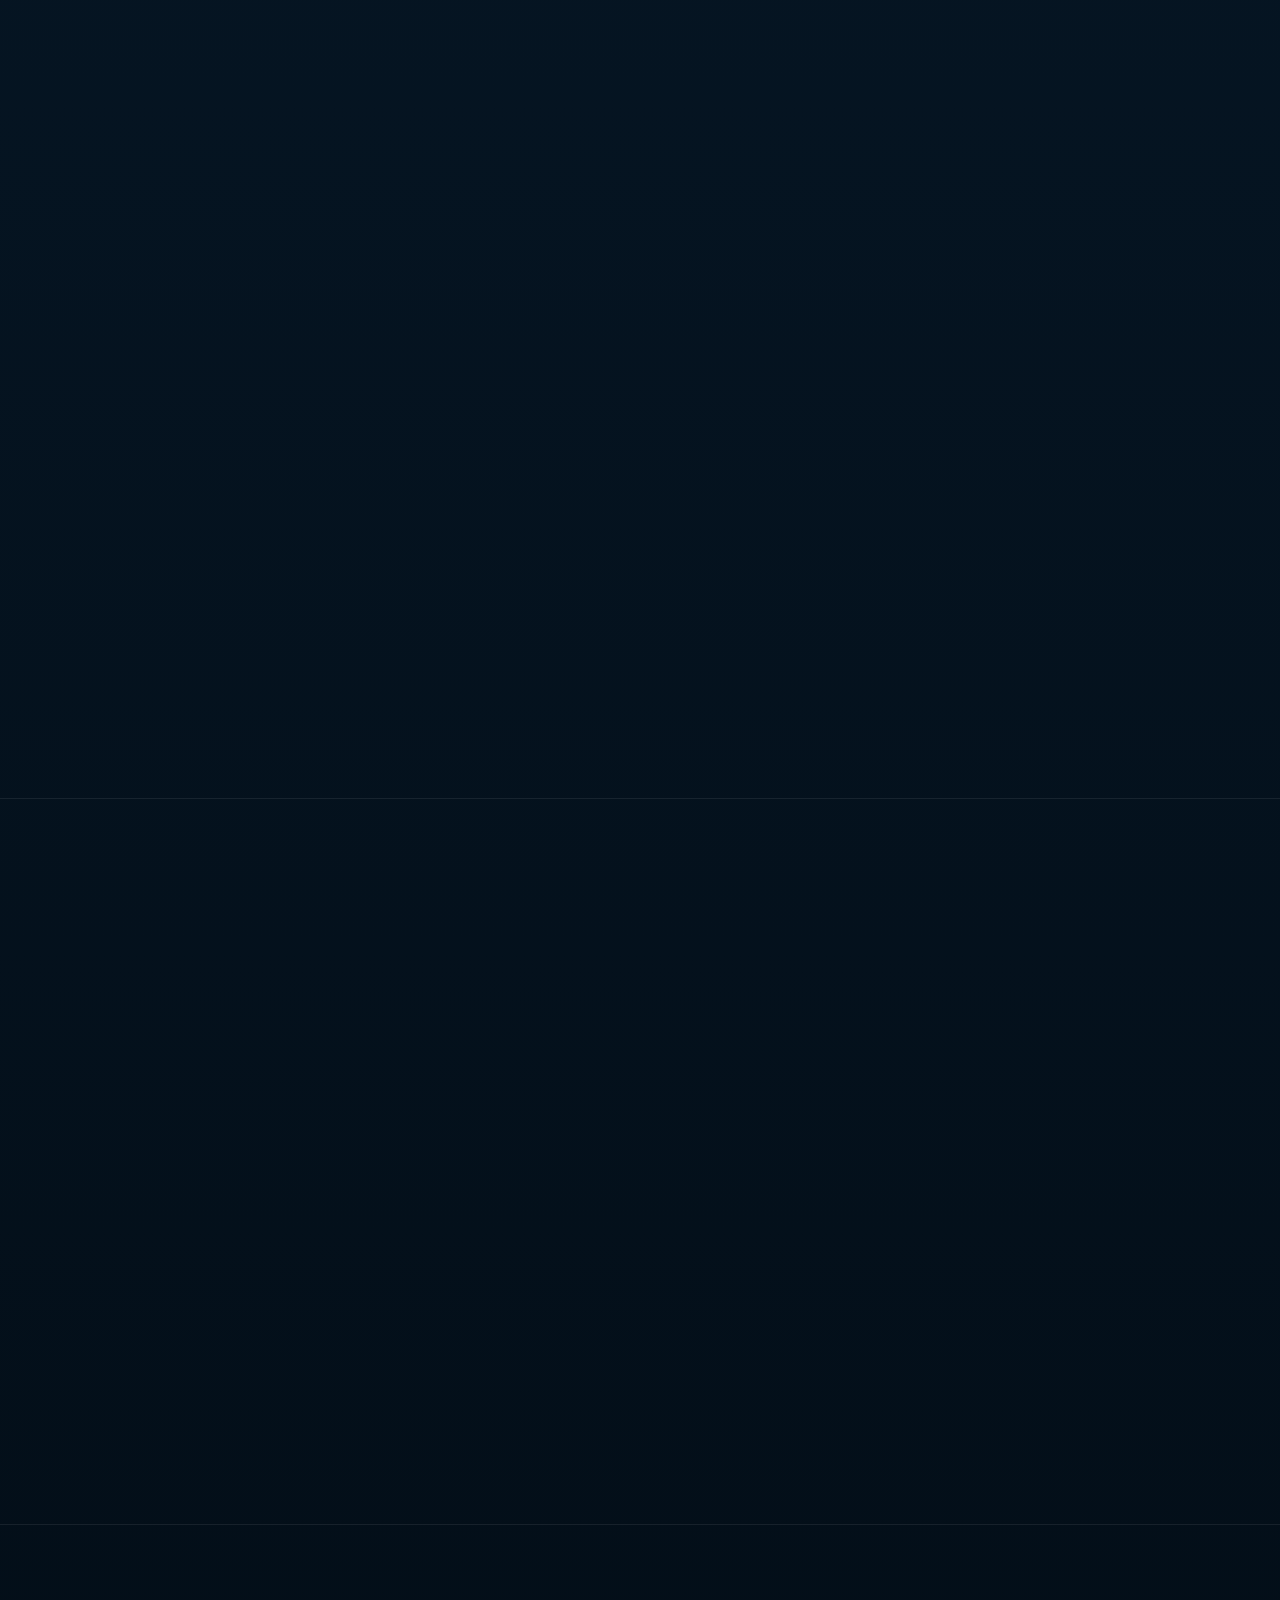
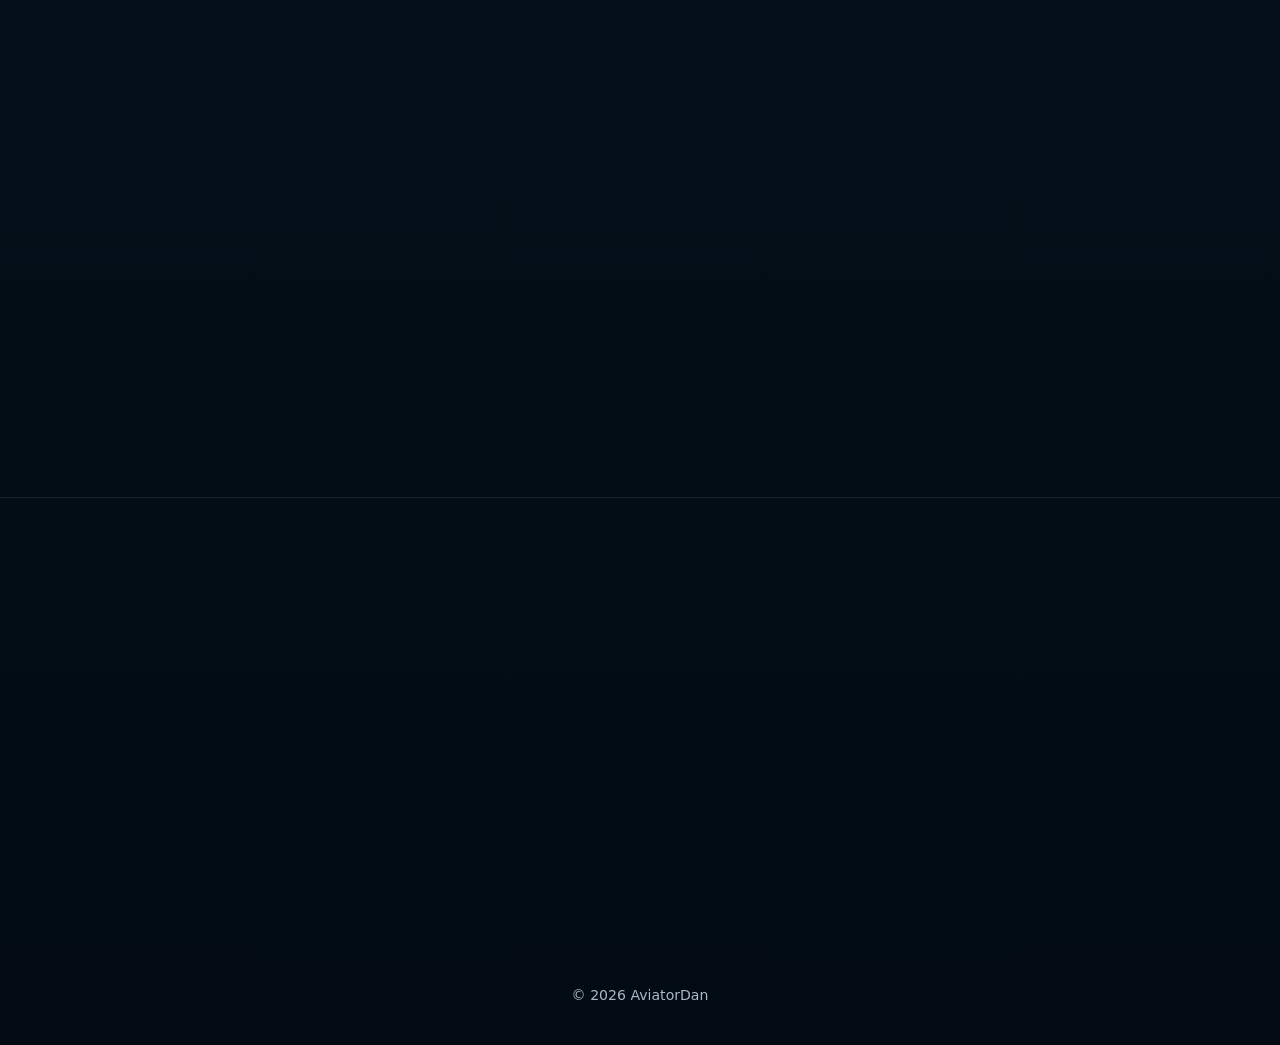
==== commit 6722cb82: "Website live!" ====
--- a/community/index.html
+++ b/community/index.html
@@ -1,13 +1 @@
-<!doctype html>
-<html lang="en">
-<head>
-  <meta charset="utf-8">
-  <meta name="viewport" content="width=device-width, initial-scale=1">
-  <meta http-equiv="refresh" content="0; url=/">
-  <meta name="robots" content="noindex, nofollow">
-  <title>The Return of AviatorDan</title>
-</head>
-<body>
-  <p><a href="/">Return to AviatorDan</a></p>
-</body>
-</html>
+<!doctype html><html lang="en"><head><meta charset="utf-8"><meta http-equiv="refresh" content="0; url=/#socials"><link rel="canonical" href="https://aviatordan.com/#socials"><title>Redirecting...</title></head><body><p><a href="/#socials">Continue to AviatorDan socials</a></p></body></html>
